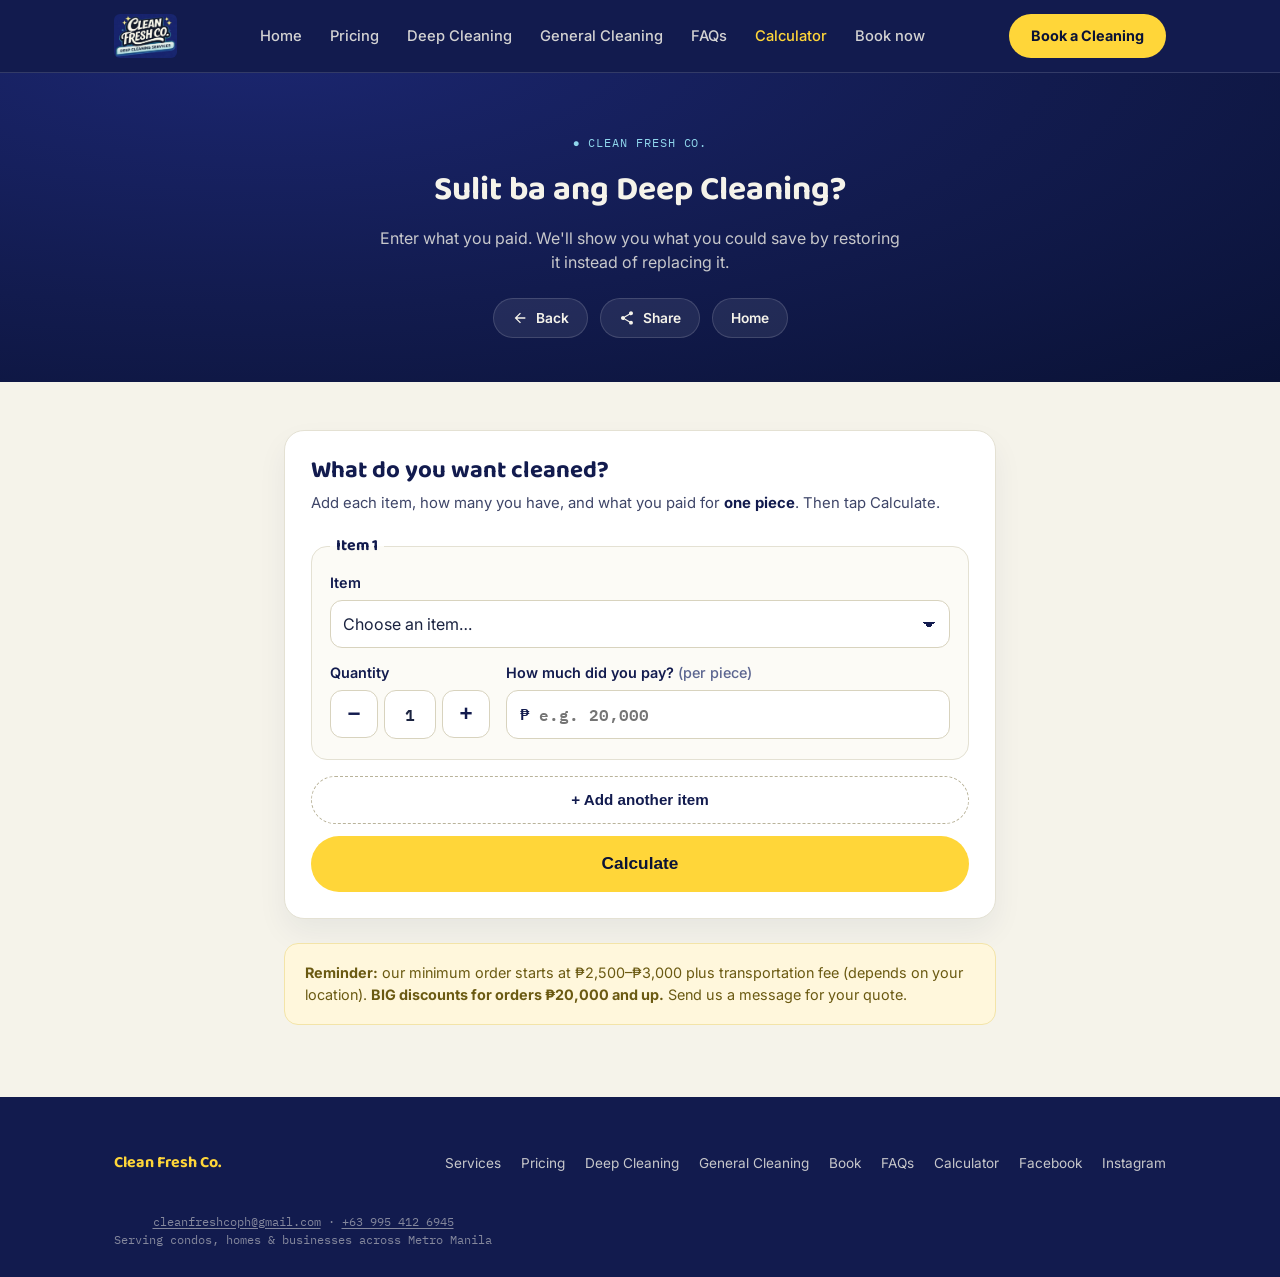
==== calculator.html @ f40b5e5f "Add 'Sulit ba ang Deep Cleaning?' savings calculator page - calculator.html: customers pick items, q" ====
<!DOCTYPE html>
<html lang="en">
<head>
<meta charset="UTF-8">
<meta name="viewport" content="width=device-width, initial-scale=1.0">
<meta name="description" content="Enter what you paid for your sofa, mattress or carpet and see how much you could save by deep cleaning it instead of replacing it. Clean Fresh Co., Metro Manila.">
<link rel="canonical" href="https://cleanfreshco.com/calculator.html">
<meta property="og:type" content="website">
<meta property="og:url" content="https://cleanfreshco.com/calculator.html">
<meta property="og:image" content="https://cleanfreshco.com/assets/promo/savings-comparison.png">
<meta property="og:image:width" content="1598">
<meta property="og:image:height" content="1096">
<meta property="og:image:alt" content="A deep clean saves you more: brand new sofa ₱14,700 versus deep cleaning at ₱1,200">
<meta name="twitter:card" content="summary_large_image">
<meta property="og:site_name" content="Clean Fresh Co.">
<meta property="og:title" content="Sulit ba ang Deep Cleaning? | Clean Fresh Co.">
<meta property="og:description" content="Enter what you paid for your sofa, mattress or carpet and see how much you could save by deep cleaning it instead of replacing it. Clean Fresh Co., Metro Manila.">
<link rel="icon" href="/favicon.ico" sizes="48x48">
<link rel="icon" type="image/png" href="/favicon-32.png" sizes="32x32">
<link rel="icon" type="image/png" href="/icon-192.png" sizes="192x192">
<link rel="apple-touch-icon" href="/apple-touch-icon.png">
<meta name="theme-color" content="#121B4E">
<title>Sulit ba ang Deep Cleaning? | Clean Fresh Co.</title>
<link rel="preconnect" href="https://fonts.googleapis.com">
<link href="https://fonts.googleapis.com/css2?family=Baloo+2:wght@500;600;700;800&family=Inter:wght@400;500;600;700&family=IBM+Plex+Mono:wght@500;600&display=swap" rel="stylesheet">
<style>
  :root{
    --navy:#121B4E;
    --navy-deep:#0A1236;
    --gold:#FFD639;
    --cream:#F5F3EA;
    --sky:#8FD6EC;
    --ink:#1B2340;
    --line:rgba(255,255,255,0.14);
  }
  *{margin:0;padding:0;box-sizing:border-box;}
  html{scroll-behavior:smooth;}
  body{
    font-family:'Inter',sans-serif;
    background:var(--cream);
    color:var(--ink);
    line-height:1.5;
  }
  h1,h2,h3,.display{font-family:'Baloo 2',sans-serif;}
  .mono{font-family:'IBM Plex Mono',monospace;}
  a{text-decoration:none;color:inherit;}
  img{max-width:100%;display:block;}
  .wrap{max-width:1100px;margin:0 auto;padding:0 24px;}

  /* NAV (shared look with main site) */
  nav{
    position:sticky;top:0;z-index:50;
    background:var(--navy);
    border-bottom:1px solid var(--line);
  }
  nav .wrap{display:flex;align-items:center;justify-content:space-between;height:72px;gap:12px;}
  .brand{display:flex;align-items:center;}
  .brand img{height:44px;width:auto;display:block;border-radius:6px;}
  .nav-links{display:flex;gap:28px;align-items:center;}
  .nav-links a{color:var(--cream);opacity:0.85;font-size:0.92rem;font-weight:500;}
  .nav-links a:hover{opacity:1;}
  .nav-links a.active{opacity:1;color:var(--gold);}

  .btn{
    display:inline-flex;align-items:center;gap:8px;
    padding:11px 22px;border-radius:999px;
    font-weight:700;font-size:0.9rem;
    border:none;cursor:pointer;
    transition:transform 0.15s ease, box-shadow 0.15s ease;
  }
  .btn-gold{background:var(--gold);color:var(--navy-deep);position:relative;overflow:hidden;}
  .btn-gold::after{
    content:"";position:absolute;top:0;left:-60%;width:40%;height:100%;
    background:linear-gradient(115deg, transparent, rgba(255,255,255,0.55), transparent);
    transform:skewX(-20deg);transition:left 0.55s ease;
  }
  .btn-gold:hover::after{left:130%;}
  .btn-gold:hover{transform:translateY(-2px);box-shadow:0 8px 20px rgba(255,214,57,0.35);}

  /* PAGE HEADER */
  .faq-hero{
    background:radial-gradient(ellipse at 20% -10%, #1B2670 0%, var(--navy) 55%, var(--navy-deep) 100%);
    color:var(--cream);padding:56px 0 44px;text-align:center;
  }
  .faq-hero .kicker{
    font-family:'IBM Plex Mono';font-size:0.72rem;letter-spacing:0.08em;text-transform:uppercase;
    color:var(--sky);margin-bottom:14px;display:inline-block;
  }
  .faq-hero h1{font-size:2.1rem;font-weight:700;margin-bottom:10px;}
  .faq-hero p{opacity:0.8;max-width:520px;margin:0 auto;}
  .back-link{
    display:inline-flex;align-items:center;gap:6px;color:var(--sky);
    font-size:0.88rem;font-weight:600;margin-top:22px;opacity:0.9;
  }
  .back-link:hover{opacity:1;}

  /* NOTES + BANNERS (from pricing page) */
  .price-note{
    background:#FFF7DC;border:1px solid #F3E4A8;border-radius:14px;padding:18px 20px;
    font-size:0.86rem;color:#6B5A12;
  }
  .price-note ul{padding-left:18px;margin-top:6px;}
  .alt-links{display:flex;justify-content:center;gap:22px;flex-wrap:wrap;font-size:0.92rem;font-weight:600;margin-top:22px;}
  .alt-links a{color:#0B63F6;}
  .alt-links a:hover{text-decoration:underline;}
  .discount-banner{
    background:linear-gradient(120deg, var(--navy) 0%, var(--navy-deep) 100%);
    color:var(--cream);border-radius:16px;padding:22px 24px;margin-top:14px;
    display:flex;align-items:center;justify-content:space-between;gap:18px;flex-wrap:wrap;
  }
  .discount-banner .db-text strong{
    display:block;font-family:'Baloo 2';font-weight:700;color:var(--gold);
    font-size:1.05rem;margin-bottom:4px;
  }
  .discount-banner .db-text span{font-size:0.88rem;opacity:0.85;}
  .discount-banner .btn{flex-shrink:0;}

  .price-section{padding:48px 0 72px;}
  .price-note li{margin-bottom:4px;}


  /* SHARE + BACK */
  .hero-actions{display:flex;gap:12px;justify-content:center;flex-wrap:wrap;margin-top:24px;}
  .hero-actions .pill{
    display:inline-flex;align-items:center;gap:8px;cursor:pointer;
    padding:9px 18px;border-radius:999px;font-family:'Inter',sans-serif;font-size:0.86rem;font-weight:600;
    color:var(--cream);background:rgba(255,255,255,0.08);border:1.5px solid var(--line);
    transition:transform 0.15s ease, border-color 0.15s ease, background 0.15s ease;
  }
  .hero-actions .pill:hover{transform:translateY(-2px);border-color:var(--gold);color:var(--gold);}
  .hero-actions .pill svg{width:16px;height:16px;fill:currentColor;}
  .share-toast{
    position:fixed;left:50%;bottom:28px;transform:translate(-50%,20px);z-index:100;
    background:var(--navy-deep);color:var(--cream);padding:12px 20px;border-radius:12px;
    font-size:0.88rem;font-weight:500;box-shadow:0 12px 30px rgba(10,18,54,0.35);
    opacity:0;pointer-events:none;transition:opacity 0.25s ease, transform 0.25s ease;max-width:90vw;text-align:center;
  }
  .share-toast.show{opacity:1;transform:translate(-50%,0);}

  /* FOOTER (shared look) */
  footer{background:var(--navy);color:var(--cream);padding:44px 0 28px;margin-top:0;}
  footer .wrap{display:flex;justify-content:space-between;align-items:center;flex-wrap:wrap;gap:16px;}
  .foot-brand{font-family:'Baloo 2';font-weight:700;color:var(--gold);}
  .foot-links{display:flex;flex-wrap:wrap;gap:8px 20px;font-size:0.85rem;opacity:0.8;}
  .foot-bottom{
    text-align:center;font-size:0.78rem;opacity:0.5;margin-top:26px;
    font-family:'IBM Plex Mono';
  }

  @media (max-width:820px){
    .price-tabs{gap:8px;}
    .price-tab{padding:8px 14px;font-size:0.8rem;flex:1 1 auto;text-align:center;}
    .price-table td{padding:10px 12px;font-size:0.84rem;}
    .price-table caption{font-size:0.92rem;padding:10px 14px;}
    .discount-banner{flex-direction:column;text-align:center;padding:18px;}
    .discount-banner .btn{width:100%;justify-content:center;}

    .nav-links{
      position:absolute;top:72px;left:0;right:0;background:var(--navy);
      flex-direction:column;align-items:flex-start;padding:8px 24px 18px;
      display:none;border-bottom:1px solid var(--line);
    }
    .nav-links.open{display:flex;}
    .nav-links a{width:100%;padding:12px 0;border-bottom:1px solid var(--line);font-size:1rem;}
    .nav-links a:last-child{border-bottom:none;}
    .nav-toggle{display:flex;}
    .faq-hero h1{font-size:1.7rem;}
    .faq-answer{padding-left:0;}
  }
  @media (min-width:821px){
    .nav-toggle{display:none;}
  }
  .nav-toggle{
    background:transparent;border:none;cursor:pointer;padding:8px;
    flex-direction:column;gap:5px;
  }
  .nav-toggle span{display:block;width:22px;height:2px;background:var(--cream);border-radius:2px;transition:transform 0.2s ease, opacity 0.2s ease;}
  .nav-toggle[aria-expanded="true"] span:nth-child(1){transform:translateY(7px) rotate(45deg);}
  .nav-toggle[aria-expanded="true"] span:nth-child(2){opacity:0;}
  .nav-toggle[aria-expanded="true"] span:nth-child(3){transform:translateY(-7px) rotate(-45deg);}
  .nav-right{display:flex;align-items:center;gap:10px;}

  /* spacing polish (mobile) */
  @media (max-width:820px){
    .faq-hero{padding:36px 0 30px;}
    .faq-hero .kicker{margin-bottom:10px;}
    .faq-hero h1{margin-bottom:8px;}
    .hero-actions{margin-top:20px;gap:10px;}
    .hero-actions .pill{padding:8px 16px;}
  }

  /* Larger tap areas without changing the look */
  .nav-toggle{width:44px;height:44px;}
  .foot-links a{display:inline-block;padding:12px 0;}
  .foot-bottom a{text-decoration:underline;text-underline-offset:2px;}
  .ba-dot,.gcs-dot{position:relative;}
  .ba-dot::after,.gcs-dot::after{content:"";position:absolute;inset:-17px -4px;}
  .ba-arrow::after,.gcs-arrow::after{content:"";position:absolute;inset:-7px;}

  /* SAVINGS CALCULATOR */
  .calc-section{padding:48px 0 72px;}
  .calc-wrap{max-width:760px;}
  .calc-card{
    background:#fff;border:1px solid #E4E1D3;border-radius:20px;padding:26px;
    box-shadow:0 14px 30px rgba(18,27,78,0.06);
  }
  .calc-title{font-size:1.5rem;color:var(--navy);line-height:1.2;margin-bottom:6px;}
  .calc-intro{font-size:0.93rem;color:#3E4568;margin-bottom:20px;}
  .calc-intro strong{color:var(--navy);}

  .item-row{
    position:relative;border:1px solid #E4E1D3;border-radius:16px;
    padding:14px 18px 6px;margin:0 0 16px;background:#FCFBF6;min-width:0;
  }
  .item-row legend{font-family:'Baloo 2';font-weight:700;color:var(--navy);padding:0 6px;font-size:1rem;}
  .remove-row{
    position:absolute;top:-6px;right:6px;width:44px;height:44px;border-radius:50%;
    border:0;background:transparent;color:var(--navy);font-size:1.6rem;line-height:1;cursor:pointer;
  }
  .remove-row:hover{background:#EFEBDC;}
  .field{display:flex;flex-direction:column;gap:6px;margin-bottom:14px;min-width:0;}
  .field label{font-size:0.9rem;font-weight:600;color:var(--navy);}
  .field label .per{font-weight:500;color:#5C6690;}
  .field select,.field input{
    font-family:'Inter',sans-serif;font-size:16px;color:var(--ink);background:#fff;
    min-height:48px;width:100%;border:1.5px solid #D8D3BE;border-radius:12px;padding:10px 12px;
  }
  .field select{
    -webkit-appearance:none;appearance:none;padding-right:40px;
    background-image:linear-gradient(45deg,transparent 50%,var(--navy) 50%),linear-gradient(135deg,var(--navy) 50%,transparent 50%);
    background-position:calc(100% - 20px) 21px,calc(100% - 14px) 21px;background-size:6px 6px;background-repeat:no-repeat;
  }
  .field select:focus,.field input:focus{outline:3px solid rgba(255,214,57,0.9);outline-offset:1px;border-color:var(--navy);}
  .field [aria-invalid="true"]{border-color:#B42318;}
  .err{color:#B42318;font-size:0.85rem;font-weight:500;}
  .hint{color:#5C6690;font-size:0.84rem;}
  .row-grid{display:grid;grid-template-columns:1fr;gap:0 16px;}
  @media (min-width:560px){ .row-grid{grid-template-columns:160px 1fr;} }

  .qty{display:flex;align-items:stretch;gap:6px;}
  .qty input{text-align:center;font-family:'IBM Plex Mono',monospace;font-weight:600;flex:1;min-width:0;}
  .qty-btn{
    flex:0 0 48px;height:48px;border-radius:12px;border:1.5px solid #D8D3BE;background:#fff;
    color:var(--navy);font-size:1.4rem;font-weight:700;cursor:pointer;
  }
  .qty-btn:hover{border-color:var(--navy);}
  .money{position:relative;}
  .money span{
    position:absolute;left:14px;top:50%;transform:translateY(-50%);
    font-family:'IBM Plex Mono',monospace;font-weight:600;color:var(--navy);pointer-events:none;
  }
  .money input{padding-left:32px;font-family:'IBM Plex Mono',monospace;font-weight:600;}
  .check{display:flex;align-items:center;gap:12px;min-height:44px;margin:-4px 0 10px;cursor:pointer;font-size:0.92rem;color:var(--navy);}
  .check input{width:22px;height:22px;flex-shrink:0;accent-color:var(--navy);}
  .check em{font-style:normal;font-family:'IBM Plex Mono',monospace;color:#5C6690;font-size:0.85rem;}
  [hidden]{display:none !important;}

  .form-error{
    background:#FDECEA;border:1px solid #F5C2BD;color:#8A1C12;border-radius:12px;
    padding:12px 14px;font-size:0.9rem;margin-bottom:14px;
  }
  .calc-actions{display:flex;flex-direction:column;gap:12px;}
  .btn-add{
    justify-content:center;min-height:48px;background:transparent;color:var(--navy);
    border:1.5px dashed #B9B39A;font-size:0.95rem;
  }
  .btn-add:hover{border-color:var(--navy);background:#FAF8F0;}
  .btn-big{justify-content:center;width:100%;min-height:56px;font-size:1.08rem;}
  button:focus-visible,a:focus-visible{outline:3px solid var(--gold);outline-offset:2px;}

  /* results */
  .result{margin-top:24px;outline:none;}
  .stale-note{
    background:#FFF7DC;border:1px solid #F3E4A8;color:#6B5A12;border-radius:12px;
    padding:10px 14px;font-size:0.88rem;margin-bottom:14px;font-weight:500;
  }
  .result.is-stale .res-body{opacity:0.55;}
  .res-hero{
    background:linear-gradient(135deg,var(--navy) 0%,var(--navy-deep) 100%);color:var(--cream);
    border-radius:20px;padding:26px 22px;text-align:center;box-shadow:0 14px 34px rgba(10,18,54,0.22);
  }
  .res-label{font-family:'IBM Plex Mono',monospace;font-size:0.74rem;letter-spacing:0.08em;text-transform:uppercase;color:var(--sky);}
  .res-big{
    font-family:'Baloo 2';font-weight:800;color:var(--gold);line-height:1.1;margin:6px 0 4px;
    font-size:clamp(1.9rem,9vw,3rem);overflow-wrap:anywhere;
  }
  .res-pct{font-size:1.02rem;font-weight:600;}
  .res-soft{font-size:0.98rem;line-height:1.55;margin-top:10px;opacity:0.92;}
  .res-hero .res-pct-big{font-family:'Baloo 2';font-weight:700;color:var(--gold);font-size:1.5rem;line-height:1.2;}
  .res-totals{
    background:#fff;border:1px solid #E4E1D3;border-radius:16px;padding:6px 18px;margin-top:16px;
  }
  .res-line{display:flex;justify-content:space-between;align-items:baseline;gap:14px;padding:10px 0;font-size:0.93rem;border-top:1px solid #EEEBDE;}
  .res-line:first-child{border-top:0;}
  .res-line b{font-family:'IBM Plex Mono',monospace;color:var(--navy);text-align:right;overflow-wrap:anywhere;}
  .res-line.strong{font-weight:700;color:var(--navy);}
  .res-items-title{font-size:1.1rem;color:var(--navy);margin:22px 0 10px;}
  .res-items{display:flex;flex-direction:column;gap:10px;list-style:none;}
  .res-item{background:#fff;border:1px solid #E4E1D3;border-radius:14px;padding:12px 16px;}
  .res-item h4{font-family:'Baloo 2';font-weight:700;color:var(--navy);font-size:1rem;margin-bottom:2px;}
  .res-item .res-line{padding:6px 0;font-size:0.88rem;}
  .res-item .quote-msg{font-size:0.9rem;color:#6B5A12;background:#FFF7DC;border-radius:10px;padding:8px 10px;margin:6px 0 4px;}
  .res-note{font-size:0.86rem;color:#5C6690;margin-top:10px;}
  .disclaimer{font-size:0.82rem;color:#5C6690;margin-top:14px;font-style:italic;}
  .cta-block{margin-top:20px;display:flex;flex-direction:column;gap:10px;}
  .cta-block .btn-big{text-align:center;}
  .copy-status{font-size:0.88rem;color:var(--navy);font-weight:500;min-height:1.2em;text-align:center;}
  .summary-box{margin-top:6px;}
  .summary-box label{display:block;font-size:0.86rem;font-weight:600;color:var(--navy);margin-bottom:6px;}
  .summary-box textarea{
    width:100%;min-height:170px;font-family:'IBM Plex Mono',monospace;font-size:16px;line-height:1.45;
    border:1.5px solid #D8D3BE;border-radius:12px;padding:10px 12px;color:var(--ink);background:#FCFBF6;resize:vertical;
  }
  .btn-copy{
    justify-content:center;min-height:48px;width:100%;margin-top:8px;background:#fff;color:var(--navy);
    border:1.5px solid var(--navy);
  }
  .min-note{margin-top:24px;font-size:0.9rem;line-height:1.55;}

  @media (max-width:820px){
    .calc-section{padding:28px 0 56px;}
  }
  @media (max-width:420px){
    .calc-section .wrap{padding:0 14px;}
    .calc-card{padding:18px 14px;border-radius:18px;}
    .item-row{padding:12px 12px 4px;}
    .res-hero{padding:22px 16px;}
    .res-totals{padding:4px 14px;}
  }

  /* Sticky mobile booking bar */
  .mbar{display:none;}
  @media (max-width:820px){
    .mbar{
      display:flex;gap:10px;position:fixed;left:0;right:0;bottom:0;z-index:60;
      padding:10px 16px calc(10px + env(safe-area-inset-bottom));
      background:rgba(10,18,54,0.96);border-top:1px solid var(--line);
      transform:translateY(110%);transition:transform 0.25s ease;
    }
    .mbar.show{transform:none;}
    .mbar a{flex:1;display:flex;align-items:center;justify-content:center;min-height:48px;border-radius:999px;font-weight:700;font-size:0.95rem;}
    .mbar .m-call{border:1.5px solid rgba(255,255,255,0.35);color:var(--cream);}
    .mbar .m-msg{background:var(--gold);color:var(--navy-deep);}
    body{padding-bottom:76px;}
  }
  @media (prefers-reduced-motion:reduce){ .mbar{transition:none;} }

  /* Room for the Calculator link at mid widths */
  @media (min-width:821px) and (max-width:1080px){
    .nav-links{gap:18px;}
    .nav-links a{font-size:0.86rem;}
  }
  @media (min-width:821px) and (max-width:900px){
    .nav-links{gap:12px;}
    .nav-links a{font-size:0.8rem;}
    .nav-right .btn-gold{padding:9px 14px;font-size:0.82rem;}
  }
</style>
</head>
<body>

<nav>
  <div class="wrap">
    <a href="index.html" class="brand"><img src="assets/logo.jpeg" alt="Clean Fresh Co."></a>
    <div class="nav-links" id="navLinks">
      <a href="index.html">Home</a>
      <a href="pricing.html">Pricing</a>
      <a href="deep-cleaning.html">Deep Cleaning</a>
      <a href="general-cleaning.html">General Cleaning</a>
      <a href="faq.html">FAQs</a>
      <a href="calculator.html" class="active">Calculator</a>
      <a href="index.html#book">Book now</a>
    </div>
    <div class="nav-right">
      <a href="https://m.me/522847734243823" target="_blank" rel="noopener" class="btn btn-gold">Book a Cleaning</a>
      <button class="nav-toggle" id="navToggle" aria-expanded="false" aria-controls="navLinks" aria-label="Toggle menu">
        <span></span><span></span><span></span>
      </button>
    </div>
  </div>
</nav>

<section class="faq-hero">
  <div class="wrap">
    <span class="kicker">● Clean Fresh Co.</span>
    <h1>Sulit ba ang Deep Cleaning?</h1>
    <p>Enter what you paid. We'll show you what you could save by restoring it instead of replacing it.</p>
    <div class="hero-actions">
      <button type="button" class="pill" data-back><svg viewBox="0 0 24 24" aria-hidden="true"><path d="M20 11H7.83l5.59-5.59L12 4l-8 8 8 8 1.41-1.41L7.83 13H20z"/></svg> Back</button>
      <button type="button" class="pill" data-share><svg viewBox="0 0 24 24" aria-hidden="true"><path d="M18 16.08c-.76 0-1.44.3-1.96.77L8.91 12.7c.05-.23.09-.46.09-.7s-.04-.47-.09-.7l7.05-4.11c.54.5 1.25.81 2.04.81 1.66 0 3-1.34 3-3s-1.34-3-3-3-3 1.34-3 3c0 .24.04.47.09.7L8.04 9.81C7.5 9.31 6.79 9 6 9c-1.66 0-3 1.34-3 3s1.34 3 3 3c.79 0 1.5-.31 2.04-.81l7.12 4.16c-.05.21-.08.43-.08.65 0 1.61 1.31 2.92 2.92 2.92s2.92-1.31 2.92-2.92-1.31-2.92-2.92-2.92z"/></svg> Share</button>
      <a href="index.html" class="pill">Home</a>
    </div>
  </div>
</section>

<section class="calc-section" id="calculator">
  <div class="wrap calc-wrap">
    <form class="calc-card" id="calcForm" novalidate>
      <h2 class="calc-title">What do you want cleaned?</h2>
      <p class="calc-intro">Add each item, how many you have, and what you paid for <strong>one piece</strong>. Then tap Calculate.</p>

      <div id="rows"></div>

      <p class="form-error" id="formError" role="alert" hidden></p>

      <div class="calc-actions">
        <button type="button" class="btn btn-add" id="addRow">+ Add another item</button>
        <button type="submit" class="btn btn-gold btn-big" id="calcBtn">Calculate</button>
      </div>
    </form>

    <div class="result" id="result" aria-live="polite" tabindex="-1" hidden></div>

    <div class="price-note min-note">
      <strong>Reminder:</strong> our minimum order starts at ₱2,500–₱3,000 plus transportation fee (depends on your location). <strong>BIG discounts for orders ₱20,000 and up.</strong> Send us a message for your quote.
    </div>
  </div>
</section>

<template id="rowTpl">
  <fieldset class="item-row">
    <legend>Item <span class="row-num">1</span></legend>
    <button type="button" class="remove-row" aria-label="Remove this item">&times;</button>
    <div class="field">
      <label data-for="item">Item</label>
      <select data-f="item" required>
        <option value="">Choose an item…</option>
      </select>
      <p class="err" data-err="item" hidden></p>
    </div>
    <label class="check" data-sofa hidden>
      <input type="checkbox" data-f="lshape">
      <span>Pull-out, extension, or L-shaped <em>(+₱500)</em></span>
    </label>
    <div class="row-grid">
      <div class="field">
        <label data-for="qty">Quantity</label>
        <div class="qty">
          <button type="button" class="qty-btn" data-step="-1" aria-label="One less">&minus;</button>
          <input type="text" data-f="qty" inputmode="numeric" pattern="[0-9]*" value="1" maxlength="2" autocomplete="off">
          <button type="button" class="qty-btn" data-step="1" aria-label="One more">+</button>
        </div>
        <p class="err" data-err="qty" hidden></p>
      </div>
      <div class="field">
        <label data-for="paid">How much did you pay? <span class="per">(per piece)</span></label>
        <div class="money">
          <span aria-hidden="true">₱</span>
          <input type="text" data-f="paid" inputmode="numeric" pattern="[0-9,]*" placeholder="e.g. 20,000" autocomplete="off">
        </div>
        <p class="hint" data-quote-hint hidden>Not needed for this item: we quote it from a photo.</p>
        <p class="err" data-err="paid" hidden></p>
      </div>
    </div>
  </fieldset>
</template>

<div class="share-toast" id="shareToast" role="status" aria-live="polite"></div>

<footer>
  <div class="wrap">
    <div class="foot-brand">Clean Fresh Co.</div>
    <div class="foot-links">
      <a href="index.html#services">Services</a>
      <a href="pricing.html">Pricing</a>
      <a href="deep-cleaning.html">Deep Cleaning</a>
      <a href="general-cleaning.html">General Cleaning</a>
      <a href="index.html#book">Book</a>
      <a href="faq.html">FAQs</a>
      <a href="calculator.html">Calculator</a>
      <a href="https://www.facebook.com/cleanfreshcodeepcleaning/" target="_blank" rel="noopener">Facebook</a>
      <a href="https://www.instagram.com/_cleanfreshco/" target="_blank" rel="noopener">Instagram</a>
    </div>
  </div>
  <div class="wrap">
    <div class="foot-bottom"><a href="mailto:cleanfreshcoph@gmail.com">cleanfreshcoph@gmail.com</a> · <a href="tel:+639954126945">+63 995 412 6945</a><br>Serving condos, homes &amp; businesses across Metro Manila</div>
  </div>
</footer>

<script>
  const navToggle = document.getElementById('navToggle');
  const navLinks = document.getElementById('navLinks');
  navToggle.addEventListener('click', () => {
    const isOpen = navLinks.classList.toggle('open');
    navToggle.setAttribute('aria-expanded', isOpen ? 'true' : 'false');
  });

  /* Share to Facebook Messenger */
  (function(){
    const toast = document.getElementById('shareToast');
    let t;
    function say(msg){
      toast.textContent = msg; toast.classList.add('show');
      clearTimeout(t); t = setTimeout(() => toast.classList.remove('show'), 3200);
    }
    function copy(text){
      if (navigator.clipboard && window.isSecureContext) return navigator.clipboard.writeText(text);
      return new Promise((res, rej) => {
        const ta = document.createElement('textarea');
        ta.value = text; ta.style.position = 'fixed'; ta.style.opacity = '0';
        document.body.appendChild(ta); ta.select();
        try { document.execCommand('copy') ? res() : rej(); } catch(e){ rej(e); }
        document.body.removeChild(ta);
      });
    }
    document.querySelectorAll('[data-share]').forEach(btn => {
      btn.addEventListener('click', async () => {
        const url = location.href.split('#')[0] + (location.hash || '');
        const isMobile = /Android|iPhone|iPad|iPod/i.test(navigator.userAgent);
        if (isMobile) {
          // Opens the Messenger app's share screen
          window.location.href = 'fb-messenger://share/?link=' + encodeURIComponent(url);
          // If the app isn't installed, fall back to the native share sheet / copy
          setTimeout(async () => {
            if (document.hidden) return;
            if (navigator.share) { try { await navigator.share({ title: document.title, url }); } catch(e){} }
            else { copy(url).then(() => say('Link copied — paste it in Messenger')).catch(() => say(url)); }
          }, 1200);
        } else {
          copy(url).then(() => say('Link copied — paste it in Messenger')).catch(() => say(url));
          window.open('https://www.messenger.com/', '_blank', 'noopener');
        }
      });
    });
  })();

  /* SAVINGS CALCULATOR
     Prices mirror pricing.html. Update both together. */
  const SOFT_MESSAGE_THRESHOLD = 0.5;   // cleaning >= 50% of what they paid -> soft message
  const MESSENGER_URL = 'https://m.me/522847734243823';
  const L_SHAPE_ADDON = 500;
  const PRICES = [
    { group: 'Beds', items: [
      { id: 'bed-single', name: 'Single / Twin bed', price: 1200 },
      { id: 'bed-double', name: 'Double / Full bed', price: 1550 },
      { id: 'bed-queen',  name: 'Queen bed', price: 1800 },
      { id: 'bed-king',   name: 'King bed', price: 2200 },
      { id: 'bed-bigger', name: 'Bed bigger than King', quote: true }
    ]},
    { group: 'Sofas', items: [
      { id: 'sofa-2', name: '2-seater sofa', price: 1200, sofa: true },
      { id: 'sofa-3', name: '3-seater sofa', price: 1650, sofa: true },
      { id: 'sofa-4', name: '4-seater sofa', price: 2200, sofa: true },
      { id: 'sofa-5', name: '5-seater sofa', price: 2700, sofa: true },
      { id: 'sofa-bigger', name: 'Sofa bigger than 5-seater', quote: true }
    ]},
    { group: 'Carpets', items: [
      { id: 'carpet-s', name: 'Small carpet (90 × 150 cm)', price: 1200 },
      { id: 'carpet-m', name: 'Medium carpet (150 × 210 cm)', price: 1900 },
      { id: 'carpet-l', name: 'Large carpet (180 × 270 cm)', price: 2450 },
      { id: 'carpet-bigger', name: 'Carpet bigger than large', quote: true }
    ]},
    { group: 'Chairs & Others', items: [
      { id: 'chair',    name: 'Dining / office chair (fabric)', price: 350 },
      { id: 'sofa-1',   name: '1-seater sofa', min: 550, max: 800 },
      { id: 'ottoman',  name: 'Ottoman / elongated', min: 550, max: 1500 },
      { id: 'accent',   name: 'Accent chair', min: 800, max: 2000 },
      { id: 'stroller', name: 'Baby or pet stroller', min: 1200, max: 2500 },
      { id: 'recliner', name: 'Spa / recliner / gaming chair', min: 1000, max: 2500 },
      { id: 'pillow',   name: 'Pillow', min: 100, max: 200 }
    ]}
  ];

  (function(){
    const ITEMS = {};
    PRICES.forEach(g => g.items.forEach(it => {
      if (it.price != null) { it.min = it.price; it.max = it.price; }
      ITEMS[it.id] = it;
    }));

    const form = document.getElementById('calcForm');
    const rowsEl = document.getElementById('rows');
    const tpl = document.getElementById('rowTpl');
    const result = document.getElementById('result');
    const formError = document.getElementById('formError');
    const reduceMotion = window.matchMedia && window.matchMedia('(prefers-reduced-motion: reduce)').matches;
    let uid = 0, hasResult = false;

    const digits = s => String(s || '').replace(/\D/g, '');
    const commas = n => String(Math.round(n)).replace(/\B(?=(\d{3})+(?!\d))/g, ',');
    const peso = n => (n < 0 ? '-₱' : '₱') + commas(Math.abs(n));
    const pesoRange = (a, b) => a === b ? peso(a) : peso(a) + '–' + peso(b);
    const pctOf = p => p < 0.01 ? 'less than 1%' : Math.round(p * 100) + '%';
    const pctRange = (a, b) => {
      const A = pctOf(a), B = pctOf(b);
      return A === B ? A : A.replace('%', '') + '–' + B;
    };
    const esc = s => String(s).replace(/[&<>"]/g, c => ({ '&': '&amp;', '<': '&lt;', '>': '&gt;', '"': '&quot;' }[c]));

    /* ---------- rows ---------- */
    function buildSelect(sel){
      PRICES.forEach(g => {
        const og = document.createElement('optgroup'); og.label = g.group;
        g.items.forEach(it => {
          const o = document.createElement('option'); o.value = it.id;
          o.textContent = it.name + ' · ' + (it.quote ? 'quote' : pesoRange(it.min, it.max));
          og.appendChild(o);
        });
        sel.appendChild(og);
      });
    }

    function addRow(){
      const frag = tpl.content.cloneNode(true);
      const row = frag.querySelector('.item-row');
      const n = ++uid;
      row.querySelectorAll('[data-f]').forEach(inp => { inp.id = 'r' + n + '-' + inp.dataset.f; });
      row.querySelectorAll('label[data-for]').forEach(l => { l.htmlFor = 'r' + n + '-' + l.dataset.for; });
      row.querySelectorAll('[data-err]').forEach(e => { e.id = 'r' + n + '-err-' + e.dataset.err; });
      buildSelect(row.querySelector('[data-f="item"]'));
      rowsEl.appendChild(frag);
      renumber();
      return row;
    }

    function renumber(){
      const rows = [...rowsEl.querySelectorAll('.item-row')];
      rows.forEach((r, i) => {
        r.querySelector('.row-num').textContent = i + 1;
        r.querySelector('.remove-row').hidden = rows.length === 1;
        r.querySelector('.remove-row').setAttribute('aria-label', 'Remove item ' + (i + 1));
      });
    }

    function syncRow(row){
      const it = ITEMS[row.querySelector('[data-f="item"]').value];
      row.querySelector('[data-sofa]').hidden = !(it && it.sofa);
      if (!(it && it.sofa)) row.querySelector('[data-f="lshape"]').checked = false;
      row.querySelector('[data-quote-hint]').hidden = !(it && it.quote);
    }

    /* Live thousands separators, keeping the cursor in place */
    function formatMoney(inp){
      const pos = inp.selectionStart == null ? inp.value.length : inp.selectionStart;
      const before = digits(inp.value.slice(0, pos)).length;
      let d = digits(inp.value).replace(/^0+(?=\d)/, '').slice(0, 9);
      inp.value = d ? commas(+d) : '';
      let i = 0, seen = 0;
      while (i < inp.value.length && seen < before) { if (/\d/.test(inp.value[i])) seen++; i++; }
      try { inp.setSelectionRange(i, i); } catch (e) {}
    }

    function markStale(){
      if (!hasResult || result.classList.contains('is-stale')) return;
      result.classList.add('is-stale');
      const note = document.createElement('p');
      note.className = 'stale-note';
      note.textContent = 'You changed something. Tap Calculate again to update your estimate.';
      result.prepend(note);
    }

    rowsEl.addEventListener('input', e => {
      const f = e.target.dataset.f;
      if (f === 'paid') formatMoney(e.target);
      if (f === 'qty') e.target.value = digits(e.target.value).slice(0, 2);
      if (f === 'item') syncRow(e.target.closest('.item-row'));
      clearErr(e.target);
      markStale();
    });
    rowsEl.addEventListener('change', e => {
      if (e.target.dataset.f === 'item') { syncRow(e.target.closest('.item-row')); clearErr(e.target); }
      markStale();
    });
    rowsEl.addEventListener('click', e => {
      const step = e.target.closest('.qty-btn');
      if (step) {
        const inp = step.parentNode.querySelector('input');
        const v = Math.min(99, Math.max(1, (parseInt(digits(inp.value), 10) || 0) + (+step.dataset.step)));
        inp.value = v; clearErr(inp); markStale();
        return;
      }
      const rm = e.target.closest('.remove-row');
      if (rm) {
        const row = rm.closest('.item-row');
        const next = row.nextElementSibling || row.previousElementSibling;
        row.remove(); renumber(); markStale();
        if (next) next.querySelector('select').focus();
      }
    });
    document.getElementById('addRow').addEventListener('click', () => {
      const row = addRow(); markStale();
      row.querySelector('select').focus();
    });

    /* ---------- validation ---------- */
    function setErr(inp, msg){
      const row = inp.closest('.item-row');
      const err = row.querySelector('[data-err="' + inp.dataset.f + '"]');
      err.textContent = msg; err.hidden = false;
      inp.setAttribute('aria-invalid', 'true');
      inp.setAttribute('aria-describedby', err.id);
    }
    function clearErr(inp){
      if (!inp.dataset || !inp.dataset.f) return;
      const row = inp.closest('.item-row');
      const err = row && row.querySelector('[data-err="' + inp.dataset.f + '"]');
      if (err) err.hidden = true;
      inp.removeAttribute('aria-invalid');
      inp.removeAttribute('aria-describedby');
    }

    function readRows(){
      const out = [], bad = [];
      rowsEl.querySelectorAll('.item-row').forEach((row, i) => {
        const sel = row.querySelector('[data-f="item"]');
        const qtyIn = row.querySelector('[data-f="qty"]');
        const paidIn = row.querySelector('[data-f="paid"]');
        [sel, qtyIn, paidIn].forEach(clearErr);
        const it = ITEMS[sel.value];
        const qty = parseInt(digits(qtyIn.value), 10) || 0;
        const paid = parseInt(digits(paidIn.value), 10) || 0;
        if (!it) { setErr(sel, 'Please choose an item.'); bad.push(sel); }
        if (qty < 1) { setErr(qtyIn, 'Quantity must be at least 1.'); bad.push(qtyIn); }
        if (it && !it.quote && paid <= 0) {
          setErr(paidIn, paidIn.value.trim() ? 'Please enter an amount more than ₱0.' : 'Please enter how much you paid for one piece.');
          bad.push(paidIn);
        }
        if (it) out.push({ n: i + 1, it, qty, paid, lshape: !!(it.sofa && row.querySelector('[data-f="lshape"]').checked) });
      });
      return { out, bad };
    }

    /* ---------- calculation ---------- */
    function compute(list){
      const lines = list.map(r => {
        if (r.it.quote) return Object.assign({ quote: true }, r);
        const add = r.lshape ? L_SHAPE_ADDON : 0;
        const cMin = (r.it.min + add) * r.qty, cMax = (r.it.max + add) * r.qty;
        const paidTotal = r.paid * r.qty;
        return Object.assign({ cMin, cMax, paidTotal }, r);
      });
      const priced = lines.filter(l => !l.quote);
      const t = priced.reduce((a, l) => ({ paid: a.paid + l.paidTotal, cMin: a.cMin + l.cMin, cMax: a.cMax + l.cMax }), { paid: 0, cMin: 0, cMax: 0 });
      t.sMin = t.paid - t.cMax; t.sMax = t.paid - t.cMin;
      t.rMin = t.paid ? t.cMin / t.paid : 0; t.rMax = t.paid ? t.cMax / t.paid : 0;
      t.soft = t.rMax >= SOFT_MESSAGE_THRESHOLD;   // judged on the higher price (safer, honest)
      return { lines, priced, quotes: lines.filter(l => l.quote), t };
    }

    const itemLabel = l => l.it.name + (l.lshape ? ' (pull-out / L-shaped)' : '') + (l.qty > 1 ? ' × ' + l.qty : '');
    function lineSavings(l){
      const lo = l.paidTotal - l.cMax, hi = l.paidTotal - l.cMin;
      if (hi <= 0) return 'No savings on this item';
      if (lo < 0) return 'up to ' + peso(hi);
      return pesoRange(lo, hi);
    }

    function summaryText(r){
      const L = ['Hi Clean Fresh Co.! Here is my estimate from your Savings Calculator:', ''];
      r.lines.forEach(l => {
        if (l.quote) L.push('- ' + itemLabel(l) + ': please quote (I will send a photo)');
        else L.push('- ' + itemLabel(l) + ': paid ' + peso(l.paidTotal) + ', your price ' + pesoRange(l.cMin, l.cMax));
      });
      if (r.priced.length) {
        L.push('', 'Total paid: ' + peso(r.t.paid), 'Estimated cleaning: ' + pesoRange(r.t.cMin, r.t.cMax));
        if (!r.t.soft) L.push('Estimated savings: ' + pesoRange(r.t.sMin, r.t.sMax));
        L.push('Cleaning is ' + pctRange(r.t.rMin, r.t.rMax) + ' of what I paid.');
      }
      L.push('', 'My location: ', '(Estimate only. Final quote after photo and location.)');
      return L.join('\n');
    }

    /* ---------- render ---------- */
    function render(r){
      const t = r.t, P = [];
      P.push('<div class="res-body">');
      if (r.priced.length) {
        if (!t.soft) {
          P.push('<div class="res-hero"><div class="res-label">Estimated savings</div>' +
            '<div class="res-big"><span data-count="' + t.sMin + '">' + peso(t.sMin) + '</span>' +
            (t.sMin !== t.sMax ? '–<span data-count="' + t.sMax + '">' + peso(t.sMax) + '</span>' : '') + '</div>' +
            '<p class="res-pct">Cleaning is only ' + pctRange(t.rMin, t.rMax) + ' of what you paid.</p></div>');
        } else {
          P.push('<div class="res-hero"><div class="res-label">Your estimate</div>' +
            '<p class="res-pct-big">Cleaning is about ' + pctRange(t.rMin, t.rMax) + ' of what you paid.</p>' +
            '<p class="res-soft">Cleaning is more than half of what you paid. If it\'s about hygiene, odors, allergies, or you simply love the piece, we\'re happy to help. Send us a message.</p></div>');
        }
        P.push('<div class="res-totals">' +
          '<div class="res-line"><span>Total you paid</span><b>' + peso(t.paid) + '</b></div>' +
          '<div class="res-line"><span>Estimated cleaning cost</span><b>' + pesoRange(t.cMin, t.cMax) + '</b></div>' +
          (!t.soft ? '<div class="res-line strong"><span>Estimated savings</span><b>' + pesoRange(t.sMin, t.sMax) + '</b></div>' : '') +
          '</div>');
      } else {
        P.push('<div class="res-hero"><div class="res-label">Your estimate</div>' +
          '<p class="res-pct-big">Send us a photo for a quote</p>' +
          '<p class="res-soft">These items are bigger than our listed sizes, so we price them from a photo.</p></div>');
      }

      P.push('<h3 class="res-items-title">Item by item</h3><ul class="res-items">');
      r.lines.forEach(l => {
        P.push('<li class="res-item"><h4>' + esc(itemLabel(l)) + '</h4>');
        if (l.quote) P.push('<p class="quote-msg">Send us a photo for a quote.</p>');
        else P.push(
          '<div class="res-line"><span>You paid</span><b>' + peso(l.paidTotal) + '</b></div>' +
          '<div class="res-line"><span>Our price</span><b>' + pesoRange(l.cMin, l.cMax) + '</b></div>' +
          (t.soft ? '' : '<div class="res-line"><span>Estimated savings</span><b>' + lineSavings(l) + '</b></div>'));
        P.push('</li>');
      });
      P.push('</ul>');
      if (r.quotes.length && r.priced.length) P.push('<p class="res-note">Items marked "send us a photo" are not included in the totals.</p>');
      if (r.priced.some(l => l.cMin !== l.cMax)) P.push('<p class="res-note">Some items have a price range. The final price depends on size and material.</p>');
      P.push('<p class="disclaimer">Estimate only. Final quote after photo and location. Results depend on the item\'s material and condition.</p>');
      P.push('</div>');

      P.push('<div class="cta-block">' +
        '<a class="btn btn-gold btn-big" id="sendMsg" href="' + MESSENGER_URL + '" target="_blank" rel="noopener">Send my estimate on Messenger</a>' +
        '<p class="copy-status" id="copyStatus" role="status"></p>' +
        '<div class="summary-box"><label for="summaryText">Your estimate (paste this in the chat)</label>' +
        '<textarea id="summaryText" readonly></textarea>' +
        '<button type="button" class="btn btn-copy" id="copyBtn">Copy</button></div></div>');

      result.innerHTML = P.join('');
      result.classList.remove('is-stale');
      result.hidden = false;
      hasResult = true;
      document.getElementById('summaryText').value = summaryText(r);
      wireCta();
      countUp();
      result.focus({ preventScroll: true });
      result.scrollIntoView({ behavior: reduceMotion ? 'auto' : 'smooth', block: 'start' });
    }

    function countUp(){
      const els = result.querySelectorAll('[data-count]');
      if (reduceMotion || !window.requestAnimationFrame) return;
      const start = performance.now(), D = 1200;
      els.forEach(el => { el.textContent = peso(0); });
      (function tick(now){
        const p = Math.min(1, (now - start) / D), e = 1 - Math.pow(1 - p, 3);
        els.forEach(el => { el.textContent = peso(+el.dataset.count * e); });
        if (p < 1) requestAnimationFrame(tick);
      })(start);
    }

    /* ---------- copy ---------- */
    function legacyCopy(text){
      const ta = document.getElementById('summaryText');
      let ok = false;
      try {
        ta.focus(); ta.select(); ta.setSelectionRange(0, text.length);
        ok = document.execCommand('copy');
      } catch (e) { ok = false; }
      return ok;
    }
    function copyText(text){
      if (navigator.clipboard && window.isSecureContext) {
        return navigator.clipboard.writeText(text).then(() => true, () => legacyCopy(text));
      }
      return Promise.resolve(legacyCopy(text));
    }
    function wireCta(){
      const status = document.getElementById('copyStatus');
      const text = () => document.getElementById('summaryText').value;
      const report = ok => {
        status.textContent = ok ? 'Estimate copied. Paste it in the Messenger chat.'
                                : 'Couldn\'t copy automatically. Copy your estimate from the box below.';
      };
      // The link itself opens Messenger, so it works even if copying fails.
      document.getElementById('sendMsg').addEventListener('click', () => { copyText(text()).then(report, () => report(false)); });
      document.getElementById('copyBtn').addEventListener('click', () => { copyText(text()).then(report, () => report(false)); });
    }

    /* ---------- submit ---------- */
    form.addEventListener('submit', e => {
      e.preventDefault();
      const { out, bad } = readRows();
      if (bad.length) {
        formError.textContent = bad.length === 1 ? 'Please fix the highlighted field.' : 'Please fix the ' + bad.length + ' highlighted fields.';
        formError.hidden = false;
        bad[0].focus();
        return;
      }
      formError.hidden = true;
      render(compute(out));
    });

    addRow();
  })();

  /* Back to previous page */
  document.querySelectorAll('[data-back]').forEach(btn => {
    btn.addEventListener('click', () => {
      const sameSite = document.referrer && new URL(document.referrer).origin === location.origin;
      if (sameSite && history.length > 1) history.back();
      else if (history.length > 1 && !document.referrer) history.back();
      else location.href = 'index.html';
    });
  });
</script>

<div class="mbar" id="mbar" aria-label="Quick booking">
  <a href="tel:+639954126945" class="m-call">Call</a>
  <a href="https://m.me/522847734243823" target="_blank" rel="noopener" class="m-msg">Message Us</a>
</div>
<script>
  (function(){
    const bar=document.getElementById('mbar');
    const onScroll=()=>bar.classList.toggle('show', window.scrollY>480);
    window.addEventListener('scroll', onScroll, {passive:true}); onScroll();
  })();
</script>
</body>
</html>
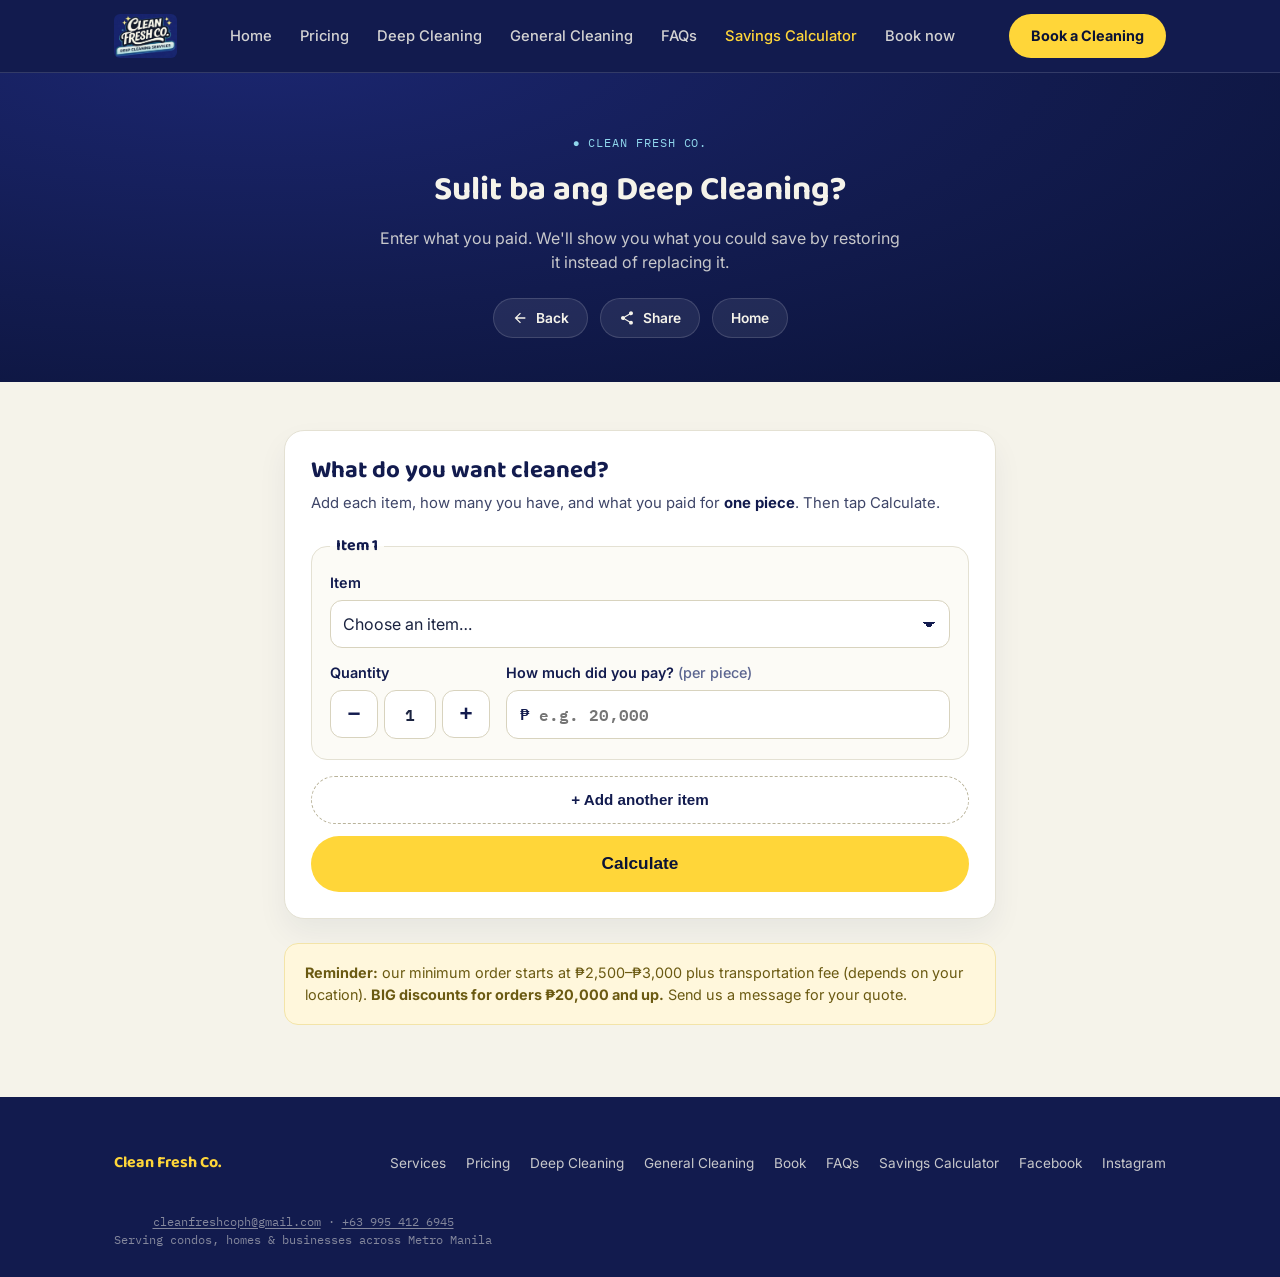
==== commit c60cc0d4: "Rename the Calculator nav and footer link to 'Savings Calculator' Co-Authored-By: Claude Opus 5.5 <n" ====
--- a/calculator.html
+++ b/calculator.html
@@ -368,7 +368,7 @@
       <a href="deep-cleaning.html">Deep Cleaning</a>
       <a href="general-cleaning.html">General Cleaning</a>
       <a href="faq.html">FAQs</a>
-      <a href="calculator.html" class="active">Calculator</a>
+      <a href="calculator.html" class="active">Savings Calculator</a>
       <a href="index.html#book">Book now</a>
     </div>
     <div class="nav-right">
@@ -467,7 +467,7 @@
       <a href="general-cleaning.html">General Cleaning</a>
       <a href="index.html#book">Book</a>
       <a href="faq.html">FAQs</a>
-      <a href="calculator.html">Calculator</a>
+      <a href="calculator.html">Savings Calculator</a>
       <a href="https://www.facebook.com/cleanfreshcodeepcleaning/" target="_blank" rel="noopener">Facebook</a>
       <a href="https://www.instagram.com/_cleanfreshco/" target="_blank" rel="noopener">Instagram</a>
     </div>
